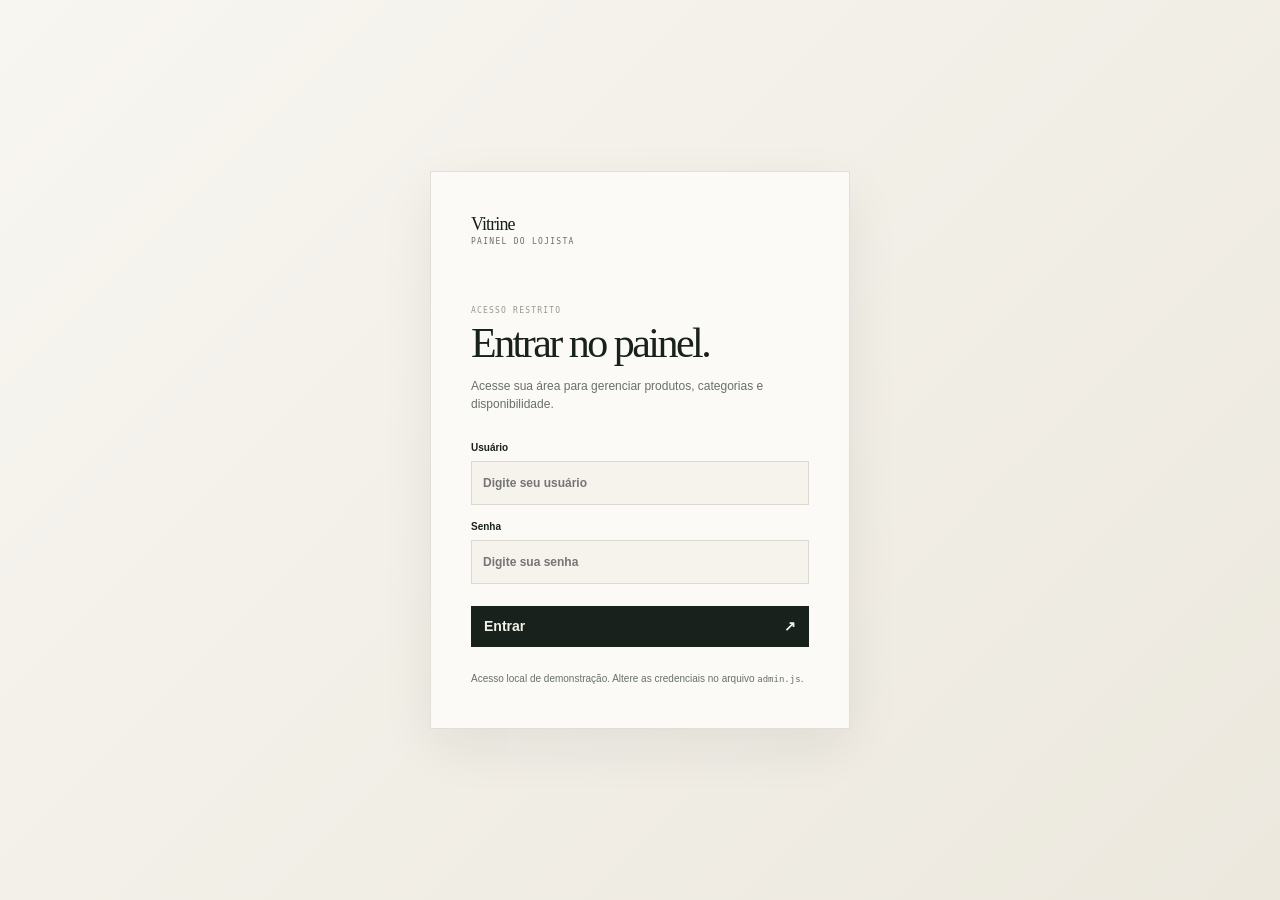
==== admin.html @ 55390b13 "Add files via upload" ====
<!doctype html>
<html lang="pt-BR">
  <head>
    <meta charset="UTF-8" />
    <meta name="viewport" content="width=device-width, initial-scale=1.0" />
    <title>Área do lojista — Vitrine</title>
    <link rel="stylesheet" href="styles.css" />
    <link rel="stylesheet" href="enhancements.css" />
    <link rel="stylesheet" href="admin.css" />
    <link rel="stylesheet" href="admin-enhancements.css" />
  </head>
  <body class="admin-page">
    <main id="loginScreen" class="admin-login"><div class="admin-login-card"><div class="admin-brand"><strong>Vitrine</strong><span>PAINEL DO LOJISTA</span></div><p class="admin-label">ACESSO RESTRITO</p><h1>Entrar no painel.</h1><p class="login-intro">Acesse sua área para gerenciar produtos, categorias e disponibilidade.</p><form id="loginForm"><label>Usuário<input id="adminUser" required autocomplete="username" placeholder="Digite seu usuário" /></label><label>Senha<input id="adminPassword" required autocomplete="current-password" type="password" placeholder="Digite sua senha" /></label><button class="admin-primary login-button" type="submit">Entrar <span>↗</span></button><p id="loginError" class="login-error" hidden>Usuário ou senha incorretos.</p></form><p class="login-help">Acesso local de demonstração. Altere as credenciais no arquivo <code>admin.js</code>.</p></div></main>
    <main id="adminApp" class="admin-app-shell" hidden><aside class="admin-sidebar"><div class="admin-brand"><strong>Vitrine</strong><span>PAINEL</span></div><nav class="admin-nav" aria-label="Navegação do painel"><button class="admin-nav-item active" data-admin-view="dashboard" type="button"><span>⌂</span>Painel</button><button class="admin-nav-item" data-admin-view="products" type="button"><span>◇</span>Produtos</button><button class="admin-nav-item" data-admin-view="categories" type="button"><span>◌</span>Categorias</button><button class="admin-nav-item" data-admin-view="settings" type="button"><span>⚙</span>Configurações</button></nav><div class="admin-sidebar-bottom"><a href="index.html">↗ &nbsp; Ver o site</a><button id="adminLogout" type="button">↪ &nbsp; Sair</button></div></aside><section class="admin-workspace"><header class="admin-workspace-head"><div><span class="admin-breadcrumb">VITRINE / ADMIN</span><h2 id="adminPageTitle">Painel</h2></div><div class="admin-head-actions"><a class="admin-quiet" href="index.html">Ver o site ↗</a><button id="adminCloseTab" class="admin-app-close" type="button" aria-label="Fechar aba">×</button></div></header><div id="adminDashboardView" class="admin-view active"><div class="admin-stats"><article><span>PRODUTOS</span><strong id="statProducts">0</strong></article><article><span>DISPONÍVEIS</span><strong id="statAvailable">0</strong></article><article><span>INDISPONÍVEIS</span><strong id="statUnavailable">0</strong></article><article><span>CATEGORIAS</span><strong id="statCategories">0</strong></article></div><section class="admin-panel-card"><div class="admin-section-head"><div><span class="admin-label">INVENTÁRIO</span><h3>Últimos produtos cadastrados</h3></div><button type="button" data-admin-view="products">Ver todos</button></div><div id="adminRecentList" class="admin-recent-list"></div></section><section class="admin-tips"><span class="admin-label">DICAS RÁPIDAS</span><p>— Fotos com fundo claro e vertical ficam mais bonitas no catálogo.</p><p>— Marque “Produto em destaque” para aparecer na página inicial.</p><p>— Produto acabado? Marque como “indisponível” em vez de excluir.</p></section></div><div id="adminProductsView" class="admin-view"><div class="admin-section-head"><div><span class="admin-label">INVENTÁRIO</span><h3>Todos os produtos <span id="appProductCount"></span></h3></div><button id="appAddProduct" class="admin-primary" type="button">+ Adicionar produto</button></div><div id="appProductList" class="admin-product-table"></div></div><div id="adminCategoriesView" class="admin-view"><div class="admin-section-head"><div><span class="admin-label">ORGANIZAÇÃO</span><h3>Categorias</h3></div></div><div id="appCategoryList" class="admin-category-list"></div></div><div id="adminSettingsView" class="admin-view"><div class="admin-section-head"><div><span class="admin-label">CONFIGURAÇÃO</span><h3>Configurações da loja</h3></div></div><div class="admin-settings-card"><p>As informações abaixo são controladas no objeto <code>CONFIG</code> do arquivo <code>catalogo.js</code>.</p><div><span>Nome da marca</span><strong>Vitrine</strong></div><div><span>WhatsApp de pedidos</span><strong>Configurado no catálogo</strong></div><div><span>Persistência</span><strong>LocalStorage deste navegador</strong></div><p class="admin-note">Para publicar este painel com vários usuários, conecte-o a uma API e adicione autenticação.</p></div></div><div id="adminProductEditorView" class="admin-view"><div class="admin-section-head"><div><span class="admin-label">PRODUTO</span><h3 id="appEditorTitle">Adicionar produto</h3></div><button id="appBackProducts" class="admin-quiet" type="button">← Voltar para produtos</button></div><form id="appProductForm" class="app-product-form"><input type="hidden" id="appEditId" /><div class="app-form-layout"><div><label>Nome do produto<input id="appFormName" required placeholder="Ex.: Bolsa Horizonte" /></label><label>Descrição <small>(opcional)</small><textarea id="appFormDescription" rows="5" placeholder="Conte como é o produto..."></textarea></label><div class="app-form-row"><label>Preço<input id="appFormPrice" required min="0" step="0.01" type="number" placeholder="0,00" /></label><label>Categoria<select id="appFormCategory"><option value="">Sem categoria</option></select></label></div><fieldset><legend>Disponibilidade</legend><div class="segmented"><label><input id="appFormAvailable" name="appStock" checked type="radio" value="true" /> Disponível</label><label><input name="appStock" type="radio" value="false" /> Indisponível</label></div><small>Produtos indisponíveis continuam no site, mas não podem ser adicionados ao carrinho.</small></fieldset><label class="app-switch"><input id="appFormFeatured" type="checkbox" /> <span>Produto em destaque</span><small>Aparece na seção “Produtos em destaque” da página inicial.</small></label></div><div class="app-photo-card"><label>Foto<input id="appFormFile" type="file" accept="image/png,image/jpeg,image/webp" /><input id="appFormImage" required type="url" placeholder="Ou cole a URL da foto" /></label><div id="appImagePreview" class="app-image-preview"><span>▧</span><small>Escolha uma foto</small></div><small>JPG, PNG ou WEBP. Prefira uma foto vertical e nítida.</small></div></div><div class="app-form-actions"><button id="appDeleteProduct" class="app-delete" type="button" hidden>Excluir este produto</button><div><button id="appCancelForm" class="admin-quiet" type="button">Cancelar</button><button class="admin-primary" type="submit">Salvar alterações</button></div></div></form></div></section></main>
    <script src="admin.js"></script>
  </body>
</html>
---- styles.css ----
:root{--ink:#18211b;--paper:#f4f1ea;--lime:#cae248;--line:#d6d3cb;--muted:#687068;--serif:Georgia,'Times New Roman',serif;--sans:Manrope,Arial,sans-serif;--mono:'DM Mono',monospace}*{box-sizing:border-box}html{scroll-behavior:smooth}body{margin:0;background:var(--paper);color:var(--ink);font:14px/1.5 var(--sans)}button,input,select{font:inherit}button{cursor:pointer}.wrap{width:min(100% - 48px,1280px);margin:auto}.announcement{background:var(--ink);color:#e9eadf;display:flex;justify-content:center;gap:13px;padding:9px 20px;font:10px var(--mono);letter-spacing:.1em}.header{height:86px;display:flex;align-items:center;justify-content:space-between;border-bottom:1px solid var(--line)}.brand{display:flex;align-items:center;gap:9px;text-decoration:none;color:var(--ink);font-size:18px;font-weight:800;letter-spacing:-.06em}.brand-mark{display:grid;place-items:center;border:1.5px solid var(--ink);border-radius:50%;width:27px;height:27px;font-size:15px}nav{display:flex;gap:29px}nav a,.footer a{color:var(--ink);text-decoration:none;font-size:12px;font-weight:700}.menu-button{display:none;background:none;border:0;width:35px}.menu-button span{display:block;height:1px;background:var(--ink);margin:7px 0}.hero{padding:74px 0 100px}.eyebrow{font:10px var(--mono);letter-spacing:.12em;margin:0 0 21px}.hero-layout{display:grid;grid-template-columns:1fr 270px;gap:50px;align-items:end}.hero h1,.manifesto h2,.contact h2{font:normal clamp(48px,7.2vw,104px)/.94 var(--serif);letter-spacing:-.07em;margin:0}.hero em,.manifesto em,.contact em{font-style:italic;color:#7a8e22}.hero-side{padding-bottom:8px}.hero-side p{color:var(--muted);margin:0 0 29px}.text-link{color:var(--ink);font-size:12px;font-weight:800;text-decoration:none;border-bottom:1px solid var(--ink);padding-bottom:6px}.text-link span{padding-left:22px}.hero-image{position:relative;height:460px;margin-top:67px;overflow:hidden;background:#ddd}.hero-image img{width:100%;height:100%;object-fit:cover;filter:saturate(.76)}.hero-image span{position:absolute;right:18px;bottom:14px;color:white;font:10px var(--mono);letter-spacing:.1em}.catalog{padding:0 0 112px}.catalog-heading{display:flex;justify-content:space-between;align-items:end;border-bottom:1px solid var(--ink);padding-bottom:23px}.catalog-heading .eyebrow{margin-bottom:9px}.catalog h2{font:normal clamp(32px,4.2vw,59px)/1 var(--serif);letter-spacing:-.06em;margin:0}.catalog-heading>p{font:11px var(--mono);color:var(--muted);margin:0}.catalog-layout{display:grid;grid-template-columns:190px 1fr;gap:48px;margin-top:29px}.filters{border-right:1px solid var(--line);padding-right:28px}.filter-title{display:flex;justify-content:space-between;margin-bottom:27px;font-size:12px}.filter-title button{border:0;background:none;color:var(--muted);font-size:11px;padding:0;text-decoration:underline}fieldset{border:0;border-top:1px solid var(--line);padding:19px 0;margin:0}legend{font-size:11px;font-weight:800;padding:0 0 13px}.filter-options{display:grid;gap:10px}.check-label{font-size:12px;display:flex;gap:8px;align-items:center}.check-label input{accent-color:var(--ink)}.product-tools{display:flex;justify-content:space-between;gap:14px;margin-bottom:28px}.search{display:flex;align-items:center;gap:8px;border-bottom:1px solid var(--line);width:230px;padding-bottom:7px}.search span{font-size:24px;line-height:0}.search input{background:transparent;border:0;width:100%;outline:none;font-size:12px}.sort-label{font-size:11px;color:var(--muted)}select{border:0;background:transparent;color:var(--ink);font-weight:700;margin-left:7px;outline:none}.product-grid{display:grid;grid-template-columns:repeat(3,1fr);gap:45px 21px}.product-card{position:relative;min-width:0}.product-image{display:block;border:0;background:#e5e4df;width:100%;padding:0;aspect-ratio:4/5;overflow:hidden;position:relative}.product-image img{height:100%;width:100%;object-fit:cover;transition:transform .5s ease;filter:saturate(.82)}.product-card:hover .product-image img{transform:scale(1.04)}.badge{position:absolute;top:10px;left:10px;background:var(--paper);padding:5px 8px;font:9px var(--mono);letter-spacing:.08em}.product-info{padding-top:12px}.product-meta{display:flex;justify-content:space-between;gap:7px;align-items:baseline}.product-name{font-size:13px;font-weight:800;letter-spacing:-.02em;margin:0}.product-price{font:12px var(--mono);white-space:nowrap}.product-category{color:var(--muted);font-size:11px;margin:3px 0 0}.product-link{position:absolute;inset:0;z-index:1}.mobile-filter-button{display:none}.empty-state{text-align:center;padding:80px 0}.empty-state p{font:25px var(--serif)}.empty-state button{border:1px solid var(--ink);background:transparent;padding:10px 14px;font-weight:700}.manifesto{background:var(--ink);color:#f4f1ea;padding:110px 0}.manifesto .eyebrow{color:#c9c9bd}.manifesto-grid{display:grid;grid-template-columns:1fr 270px;gap:50px;align-items:end}.manifesto h2{font-size:clamp(43px,6vw,86px)}.manifesto p{color:#c8cbc3;margin:0;font-size:15px}.contact{padding:111px 0}.contact h2{font-size:clamp(43px,6vw,83px);margin-bottom:37px}.cta{display:inline-flex;gap:40px;align-items:center;background:var(--lime);color:var(--ink);padding:17px 18px;text-decoration:none;font-size:12px;font-weight:800}.cta span{font-size:18px}.footer{border-top:1px solid var(--line);padding:26px 0 35px;display:flex;justify-content:space-between;align-items:center}.footer p{font:10px var(--mono);color:var(--muted)}.footer>a:last-child{font-size:11px}.product-dialog{max-width:820px;width:calc(100% - 35px);border:0;padding:0;background:var(--paper);color:var(--ink)}.product-dialog::backdrop{background:#172017b8}.close-dialog{position:absolute;top:11px;right:13px;z-index:2;border:0;background:var(--paper);border-radius:50%;width:32px;height:32px;font-size:25px}.dialog-grid{display:grid;grid-template-columns:1.1fr .9fr}.dialog-grid img{width:100%;height:100%;min-height:450px;object-fit:cover}.dialog-info{padding:55px 42px}.dialog-info h3{font:normal 41px/.98 var(--serif);letter-spacing:-.06em;margin:12px 0}.dialog-info p{color:var(--muted)}.dialog-info .cta{margin-top:23px}.mobile-open{overflow:hidden}@media(max-width:720px){.wrap{width:min(100% - 32px,1280px)}.header{height:69px}nav{display:none}.menu-button{display:block}.hero{padding:49px 0 66px}.hero-layout,.manifesto-grid{grid-template-columns:1fr;gap:28px}.hero h1{font-size:54px}.hero-image{height:310px;margin-top:44px}.catalog{padding-bottom:75px}.catalog-layout{display:block}.filters{display:none;position:fixed;z-index:5;inset:0 20% 0 0;background:var(--paper);padding:85px 25px;border:0;box-shadow:10px 0 30px #0003}.filters.open{display:block}.product-tools{align-items:center}.search{width:100%}.sort-label{display:none}.mobile-filter-button{display:block;border:1px solid var(--ink);background:transparent;padding:7px 9px;font-size:11px}.product-grid{grid-template-columns:repeat(2,1fr);gap:32px 12px}.catalog-heading{padding-bottom:18px}.catalog-heading>p{display:none}.manifesto{padding:77px 0}.manifesto h2{font-size:49px}.contact{padding:80px 0}.contact h2{font-size:48px}.footer{align-items:flex-start;gap:18px;flex-direction:column}.dialog-grid{grid-template-columns:1fr}.dialog-grid img{min-height:280px;max-height:390px}.dialog-info{padding:35px 25px}.dialog-info h3{font-size:35px}}
---- enhancements.css ----
.header{position:relative}.header nav{margin-left:auto;margin-right:28px}.header-actions{display:flex;align-items:center;gap:13px}.cart-button,.admin-button{border:0;background:transparent;color:var(--ink);font-size:11px;font-weight:800;padding:8px 0}.cart-button{display:flex;gap:7px;align-items:center}.cart-button span{display:grid;place-items:center;background:var(--lime);border-radius:50%;min-width:19px;height:19px;font:10px var(--mono)}.admin-button{color:var(--muted);font-weight:500}
.add-button{position:relative;z-index:2;border:0;border-bottom:1px solid var(--ink);background:transparent;color:var(--ink);padding:8px 0 5px;margin-top:10px;font-size:10px;font-weight:800;display:flex;justify-content:space-between;align-items:center;width:100%;text-align:left}.add-button span{font-size:17px;font-weight:400}.add-button:disabled{color:var(--muted);border-color:var(--line);cursor:not-allowed}.add-button:not(:disabled):hover{color:#7a8e22;border-color:#7a8e22}
.cart-drawer{position:fixed;z-index:20;top:0;right:0;width:min(460px,100%);height:100dvh;background:var(--paper);padding:34px 30px;transform:translateX(102%);transition:transform .3s ease;display:flex;flex-direction:column;box-shadow:-14px 0 38px #18211b18}.cart-drawer.open{transform:translateX(0)}.drawer-backdrop{display:none;position:fixed;inset:0;background:#18211b70;z-index:19}.drawer-backdrop.open{display:block}.drawer-head{display:flex;justify-content:space-between;border-bottom:1px solid var(--ink);padding-bottom:19px}.drawer-head .eyebrow{margin-bottom:8px}.drawer-head h2{font:normal 32px/.9 var(--serif);letter-spacing:-.06em;margin:0}.drawer-head h2 span{font:12px var(--mono);letter-spacing:0;color:var(--muted)}.drawer-close{border:0;background:transparent;font-size:27px;color:var(--ink);height:32px;width:32px}.cart-items{overflow:auto;flex:1;padding:17px 0}.cart-row{display:grid;grid-template-columns:62px 1fr auto;gap:12px;border-bottom:1px solid var(--line);padding:0 0 16px;margin-bottom:16px}.cart-row img{width:62px;height:74px;object-fit:cover}.cart-row h3{font-size:12px;margin:2px 0 5px}.cart-row p{font:11px var(--mono);margin:0;color:var(--muted)}.cart-row-total{font:11px var(--mono);white-space:nowrap}.quantity-control{display:flex;align-items:center;gap:10px;margin-top:10px}.quantity-control button{border:1px solid var(--line);background:transparent;width:22px;height:22px;line-height:1}.quantity-control span{font:11px var(--mono)}.remove-item{border:0;background:transparent;color:var(--muted);font-size:10px;margin-left:6px;text-decoration:underline}.cart-empty{text-align:center;margin:auto;color:var(--muted)}.cart-empty span{font-size:30px}.cart-empty p{font:22px var(--serif);color:var(--ink);margin:10px 0}.cart-empty a{color:var(--ink);font-size:11px;font-weight:800;text-decoration:underline}.cart-summary{border-top:1px solid var(--ink);padding-top:18px}.cart-summary label{display:block;font-size:11px;font-weight:800;margin:12px 0 5px}.cart-summary label span,.admin-dialog label span{font-weight:400;color:var(--muted)}.cart-summary input,.cart-summary textarea,.product-form input,.product-form textarea{display:block;width:100%;border:1px solid var(--line);background:#efede6;padding:10px 11px;outline:none;font-size:12px;resize:vertical}.cart-summary input:focus,.cart-summary textarea:focus,.product-form input:focus,.product-form textarea:focus{border-color:var(--ink)}.total-line{display:flex;justify-content:space-between;margin:21px 0;font-size:12px}.total-line strong{font:16px var(--mono)}.checkout-button{width:100%;border:0;background:var(--lime);padding:15px;font-weight:800;font-size:12px;display:flex;justify-content:space-between;align-items:center}.checkout-button span{font-size:17px}.checkout-hint{font-size:10px;color:var(--muted);text-align:center;margin:9px 0 0}.mobile-open{overflow:hidden}
.admin-dialog{border:0;background:var(--paper);color:var(--ink);width:min(760px,calc(100% - 30px));max-height:90dvh;padding:30px}.admin-dialog::backdrop{background:#172017b8}.admin-head{display:flex;justify-content:space-between;border-bottom:1px solid var(--ink);padding-bottom:18px}.admin-head .eyebrow{margin-bottom:6px}.admin-head h2{font:normal 37px/.96 var(--serif);letter-spacing:-.06em;margin:0}.admin-head p:last-child{color:var(--muted);font-size:12px;margin:8px 0 0}.product-form{padding:20px 0 26px;border-bottom:1px solid var(--line)}.product-form>label{display:block;font-size:11px;font-weight:800;margin-top:13px}.form-grid{display:grid;grid-template-columns:2fr 1.3fr 1fr 1fr;gap:12px}.form-grid label{font-size:11px;font-weight:800}.product-form input{margin-top:5px}.admin-check{display:flex!important;gap:8px;align-items:center}.admin-check input{width:auto!important;margin:0!important}.form-actions{display:flex;justify-content:flex-end;gap:10px;margin-top:18px}.primary-button,.secondary-button{border:1px solid var(--ink);padding:10px 14px;font-size:11px;font-weight:800}.primary-button{background:var(--ink);color:var(--paper)}.secondary-button{background:transparent}.admin-list-head{display:flex;justify-content:space-between;align-items:baseline;margin:25px 0 12px}.admin-list-head h3{font-size:13px;margin:0}.admin-list-head h3 span{font:10px var(--mono);color:var(--muted)}.admin-list-head p{font-size:10px;color:var(--muted);margin:0}.admin-list{display:grid;gap:8px}.admin-product{display:grid;grid-template-columns:42px 1fr auto auto;align-items:center;gap:11px;border:1px solid var(--line);padding:8px}.admin-product img{width:42px;height:49px;object-fit:cover}.admin-product strong{display:block;font-size:11px}.admin-product small{font:10px var(--mono);color:var(--muted)}.admin-status{font-size:10px;font-weight:800}.admin-status.off{color:#9c5a44}.admin-actions{display:flex;gap:5px}.admin-actions button{border:1px solid var(--line);background:transparent;padding:6px 8px;font-size:10px}.admin-actions .delete-product{color:#9c5a44}.admin-note{font-size:10px;color:var(--muted);line-height:1.5;margin:20px 0 0}
@media(max-width:720px){.header-actions{margin-left:auto;margin-right:9px;gap:9px}.admin-button{display:block;font-size:10px}.cart-drawer{padding:26px 18px}.form-grid{grid-template-columns:1fr 1fr}.admin-dialog{padding:22px 18px}.admin-head h2{font-size:31px}.admin-list-head{display:block}.admin-list-head p{margin-top:5px}.admin-product{grid-template-columns:40px 1fr auto}.admin-actions{grid-column:2 / -1}.admin-actions button{flex:1}.admin-status{grid-column:3;grid-row:1}.dialog-info .cta{width:100%;justify-content:space-between}}
.admin-app-dialog{width:min(1120px,calc(100% - 28px));height:min(720px,calc(100dvh - 28px));max-width:none;max-height:none;border:0;padding:0;background:#f8f6f1;color:var(--ink);overflow:hidden}.admin-app-dialog::backdrop{background:#1720178c}.admin-app-shell{display:grid;grid-template-columns:168px 1fr;height:100%}.admin-sidebar{display:flex;flex-direction:column;background:#f0ece5;border-right:1px solid #ded9d0;padding:25px 11px 18px}.admin-brand{padding:1px 11px 36px;display:flex;flex-direction:column;gap:2px}.admin-brand strong{font:18px var(--serif);letter-spacing:-.05em}.admin-brand span{font:8px var(--mono);letter-spacing:.16em;color:var(--muted)}.admin-nav{display:grid;gap:3px}.admin-nav-item,.admin-sidebar-bottom a,.admin-sidebar-bottom button{display:flex;align-items:center;gap:9px;width:100%;border:0;background:transparent;color:#76756d;text-decoration:none;padding:9px 10px;font:11px var(--sans);text-align:left}.admin-nav-item span{width:13px;font-size:13px}.admin-nav-item.active,.admin-nav-item:hover{background:#e4ded4;color:var(--ink);font-weight:700}.admin-sidebar-bottom{margin-top:auto;display:grid;gap:3px;border-top:1px solid #ded9d0;padding-top:14px}.admin-workspace{overflow:auto;padding:28px 52px 50px}.admin-workspace-head{display:flex;justify-content:space-between;align-items:start;margin-bottom:25px}.admin-breadcrumb,.admin-label{font:8px var(--mono);letter-spacing:.15em;color:#9b978b}.admin-workspace-head h2{font:normal 32px/.95 var(--serif);letter-spacing:-.06em;margin:7px 0 0}.admin-app-close{border:0;background:transparent;color:var(--ink);font-size:23px}.admin-view{display:none}.admin-view.active{display:block}.admin-stats{display:grid;grid-template-columns:repeat(4,1fr);gap:10px;margin-bottom:13px}.admin-stats article{border:1px solid #e2ded6;background:#fbfaf7;padding:13px 14px;min-height:63px}.admin-stats span{display:block;font:8px var(--mono);letter-spacing:.1em;color:#99958a}.admin-stats strong{display:block;font:22px var(--serif);margin-top:6px}.admin-panel-card{background:#fbfaf7;border:1px solid #e2ded6;padding:16px 18px}.admin-section-head{display:flex;justify-content:space-between;align-items:start;gap:20px;margin-bottom:15px}.admin-section-head h3{font:normal 18px var(--serif);letter-spacing:-.04em;margin:7px 0 0}.admin-section-head h3 span{font:10px var(--mono);color:var(--muted)}.admin-section-head>button{border:0;background:transparent;color:#777166;font-size:10px;text-decoration:underline;padding:2px 0}.admin-primary{background:var(--ink)!important;color:var(--paper)!important;border:0!important;text-decoration:none!important;padding:10px 13px!important;font-weight:700!important}.admin-recent-list{border-top:1px solid #e2ded6}.admin-recent-row{display:grid;grid-template-columns:30px 1fr auto;align-items:center;gap:9px;border-bottom:1px solid #eeeae3;padding:8px 0}.admin-recent-row img{width:30px;height:34px;object-fit:cover;background:#eee}.admin-recent-row strong{font-size:10px;font-weight:700;display:block}.admin-recent-row small{font:8px var(--mono);color:var(--muted)}.admin-recent-status,.admin-status{font-size:8px;background:#e5f1d5;color:#758b49;padding:3px 5px}.admin-recent-status.off,.admin-status.off{background:#f3e4da;color:#9a664f}.admin-tips{background:#f1ebe2;padding:16px 18px;margin-top:12px;color:#6f6a61;font-size:10px}.admin-tips p{margin:7px 0 0}.admin-product-table{display:grid;gap:7px}.admin-product-table .admin-product{grid-template-columns:48px 1fr auto auto;padding:9px;background:#fbfaf7}.admin-category-list{display:grid;grid-template-columns:repeat(3,1fr);gap:10px}.admin-category-card{border:1px solid #e2ded6;background:#fbfaf7;padding:20px}.admin-category-card strong{display:block;font:22px var(--serif)}.admin-category-card span{font:9px var(--mono);color:var(--muted)}.admin-settings-card{max-width:560px;background:#fbfaf7;border:1px solid #e2ded6;padding:22px}.admin-settings-card>p{font-size:11px;color:var(--muted);margin-top:0}.admin-settings-card>div{display:flex;justify-content:space-between;border-top:1px solid #e2ded6;padding:13px 0;font-size:11px}.admin-settings-card strong{font-weight:700}.app-product-form{border-top:1px solid #e2ded6;padding-top:20px}.app-form-layout{display:grid;grid-template-columns:minmax(0,1fr) 220px;gap:28px}.app-product-form label{display:block;font-size:10px;font-weight:700;margin-bottom:15px}.app-product-form label small,.app-product-form fieldset small,.app-photo-card>small{display:block;color:var(--muted);font-weight:400;font-size:9px;line-height:1.4;margin-top:5px}.app-product-form input,.app-product-form textarea,.app-product-form select{display:block;width:100%;border:1px solid #e0dbd1;background:#fbfaf7;padding:10px;margin-top:6px;outline:none;font-size:11px}.app-product-form textarea{resize:vertical}.app-form-row{display:grid;grid-template-columns:1fr 1.25fr;gap:12px}.app-product-form fieldset{border:0;padding:0;margin:0 0 17px}.app-product-form legend{font-size:10px;font-weight:700;padding:0 0 7px}.segmented{display:flex;gap:5px}.segmented label{border:1px solid #e0dbd1;padding:8px;margin:0;font-weight:400;background:#fbfaf7}.segmented label:has(input:checked){background:var(--ink);color:var(--paper);border-color:var(--ink)}.segmented input{display:none}.app-switch{display:grid!important;grid-template-columns:16px 1fr;gap:2px}.app-switch input{width:auto;margin:0}.app-switch small{grid-column:2}.app-photo-card{border:1px solid #e2ded6;background:#fbfaf7;padding:12px}.app-photo-card label{margin-bottom:10px}.app-image-preview{aspect-ratio:1/1.12;background:#eee9df;display:grid;place-content:center;text-align:center;color:#b1ab9f;margin-top:9px}.app-image-preview img{width:100%;height:100%;object-fit:cover}.app-image-preview span{font-size:25px}.app-image-preview small{display:block;font-size:9px}.app-form-actions{display:flex;justify-content:space-between;align-items:center;border-top:1px solid #e2ded6;margin-top:16px;padding-top:15px}.app-form-actions>div{display:flex;gap:8px}.admin-quiet{border:1px solid #ded9d0;background:transparent;color:var(--ink);padding:9px 13px;font-size:10px}.app-delete{border:0;background:transparent;color:#9a664f;font-size:10px;text-decoration:underline}.admin-app-dialog code{font-family:var(--mono);font-size:9px}
@media(max-width:720px){.admin-app-dialog{width:calc(100% - 12px);height:calc(100dvh - 12px)}.admin-app-shell{grid-template-columns:1fr;position:relative}.admin-sidebar{position:absolute;z-index:3;width:180px;height:100%;transform:translateX(-102%);transition:transform .25s}.admin-sidebar.mobile-open{transform:translateX(0)}.admin-workspace{padding:22px 18px 35px}.admin-stats{grid-template-columns:repeat(2,1fr)}.admin-category-list{grid-template-columns:1fr 1fr}.app-form-layout{grid-template-columns:1fr}.app-photo-card{order:-1}.admin-product-table .admin-product{grid-template-columns:42px 1fr auto}.admin-product-table .admin-actions{grid-column:2 / -1}.admin-product-table .admin-status{grid-column:3;grid-row:1}.admin-section-head{align-items:end}}
.admin-app-dialog .admin-sidebar{scrollbar-width:none}
@media(max-width:720px){.admin-app-shell{display:block;overflow:auto}.admin-sidebar{position:relative;z-index:1;width:100%;height:auto;transform:none!important;padding:15px 12px 10px;border-right:0;border-bottom:1px solid #ded9d0}.admin-brand{padding:0 8px 12px}.admin-nav{display:flex;overflow:auto}.admin-nav-item{width:auto;white-space:nowrap;padding:8px}.admin-sidebar-bottom{display:none}.admin-workspace{height:auto;overflow:visible}.admin-workspace-head{margin-bottom:18px}}
---- admin.css ----
.admin-page{min-height:100vh;background:#f8f6f1}.admin-page[hidden]{display:none}.admin-login{min-height:100vh;display:grid;place-items:center;padding:24px;background:linear-gradient(135deg,#f8f6f1,#ece8de)}.admin-login-card{width:min(100%,420px);background:#fbfaf7;border:1px solid #e2ded6;padding:42px 40px;box-shadow:0 18px 50px #18211b12}.admin-login-card h1{font:normal 42px/.96 var(--serif);letter-spacing:-.06em;margin:8px 0 13px}.admin-login-card .admin-brand{padding:0 0 52px}.login-intro{font-size:12px;color:var(--muted);margin:0 0 27px}.admin-login-card label{display:block;font-size:10px;font-weight:700;margin:14px 0}.admin-login-card input{display:block;width:100%;border:1px solid #ded9d0;background:#f6f3ed;padding:12px 11px;margin-top:6px;outline:none;font-size:12px}.admin-login-card input:focus{border-color:var(--ink)}.login-button{width:100%;display:flex;justify-content:space-between;margin-top:22px}.login-error{color:#9a664f;font-size:11px;margin:10px 0 0}.login-help{font-size:10px;color:var(--muted);margin:24px 0 0;line-height:1.5}.login-help code{font:9px var(--mono)}.admin-app-shell{min-height:100vh;display:grid;grid-template-columns:168px 1fr}.admin-app-shell[hidden]{display:none}.admin-head-actions{display:flex;align-items:center;gap:15px}.admin-head-actions .admin-quiet{text-decoration:none}.admin-head-actions .admin-app-close{display:none}@media(max-width:720px){.admin-login-card{padding:30px 25px}.admin-login-card .admin-brand{padding-bottom:37px}.admin-app-shell{display:block}.admin-sidebar{position:relative;width:100%;height:auto;padding:15px 12px 10px;border-right:0;border-bottom:1px solid #ded9d0}.admin-brand{padding:0 8px 12px}.admin-nav{display:flex;overflow:auto}.admin-nav-item{width:auto;white-space:nowrap;padding:8px}.admin-sidebar-bottom{display:none}.admin-workspace{padding:22px 18px 35px}.admin-head-actions .admin-quiet{display:none}.admin-head-actions .admin-app-close{display:block}}
---- admin-enhancements.css ----
.admin-settings-card{display:none}.category-create-form{display:flex;gap:9px;margin:17px 0 12px;padding:14px;background:#f1ebe2;border:1px solid #e2ded6}.category-create-form input{flex:1;border:1px solid #ded9d0;background:#fbfaf7;padding:10px;font-size:11px;outline:none}.category-create-form button{white-space:nowrap}.admin-category-card{display:flex;justify-content:space-between;align-items:center;gap:12px}.category-actions{display:flex;gap:5px}.category-actions button{border:1px solid #ded9d0;background:transparent;padding:6px 8px;font-size:9px}.category-actions button:last-child{color:#9a664f}.settings-form{max-width:680px;background:#fbfaf7;border:1px solid #e2ded6;padding:20px;display:grid;grid-template-columns:1fr 1fr;gap:0 14px}.settings-form label{font-size:10px;font-weight:700;margin-bottom:14px}.settings-form label:nth-of-type(n+3),.settings-form .settings-actions{grid-column:1/-1}.settings-form input,.settings-form textarea{display:block;width:100%;border:1px solid #ded9d0;background:#f6f3ed;padding:10px;margin-top:6px;outline:none;font:11px var(--sans);resize:vertical}.settings-actions{display:flex;align-items:center;gap:14px;border-top:1px solid #e2ded6;padding-top:15px}.settings-saved{font-size:10px;color:#758b49}@media(max-width:720px){.category-create-form{display:block}.category-create-form input{width:100%;margin-bottom:8px}.category-create-form button{width:100%}.settings-form{grid-template-columns:1fr}.settings-form label:nth-of-type(n){grid-column:1}.settings-actions{display:block}.settings-saved{display:block;margin-top:8px}}
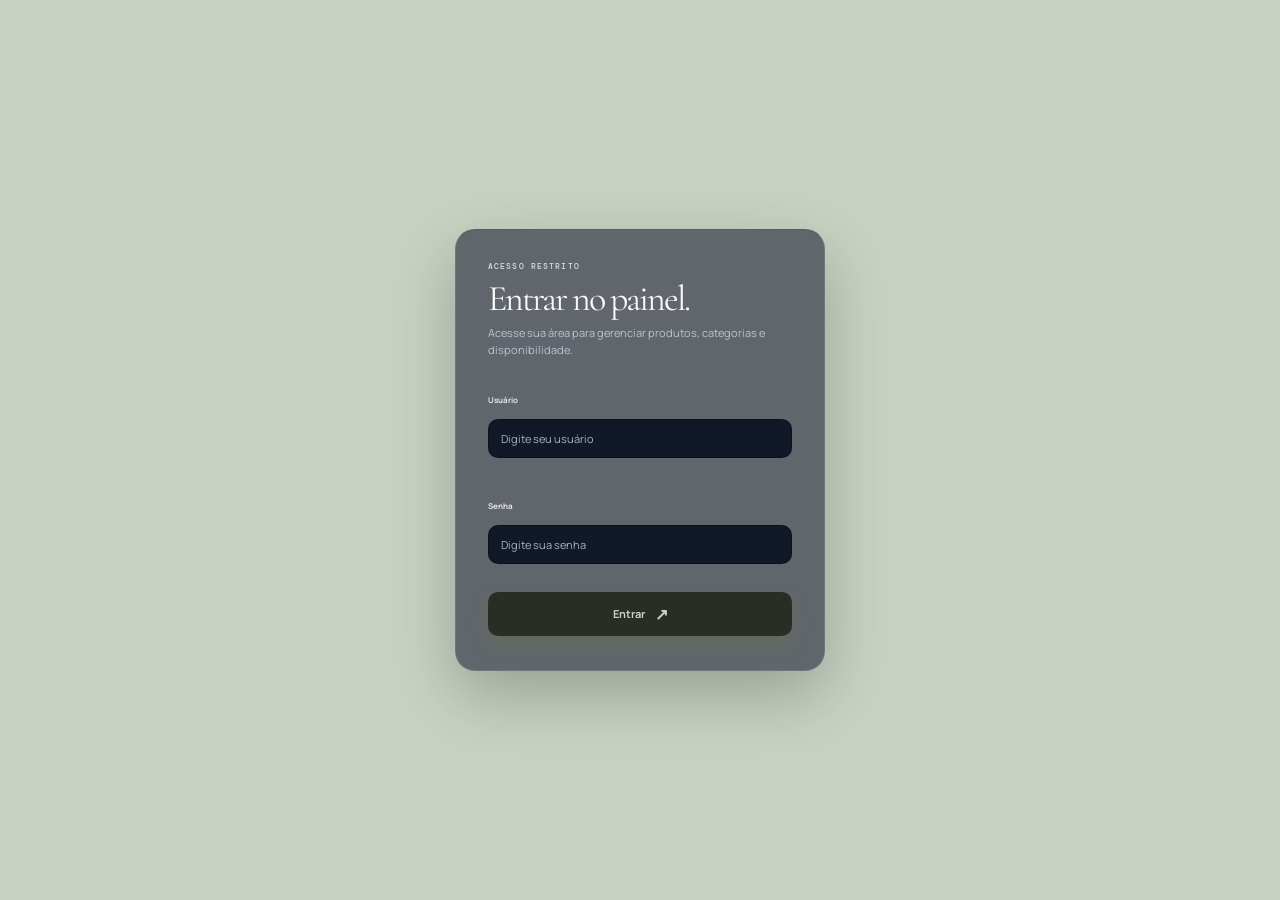
==== commit 585a338f: "Carregar fontes do design da tela de login" ====
--- a/admin.html
+++ b/admin.html
@@ -4,6 +4,9 @@
     <meta charset="UTF-8" />
     <meta name="viewport" content="width=device-width, initial-scale=1.0" />
     <title>Área do lojista — Vitrine</title>
+    <link rel="preconnect" href="https://fonts.googleapis.com" />
+    <link rel="preconnect" href="https://fonts.gstatic.com" crossorigin />
+    <link href="https://fonts.googleapis.com/css2?family=Cormorant+Garamond:wght@400;500;600&family=DM+Mono:wght@400;500&family=Manrope:wght@400;500;600;700;800&display=swap" rel="stylesheet" />
     <link rel="stylesheet" href="styles.css" />
     <link rel="stylesheet" href="enhancements.css" />
     <link rel="stylesheet" href="admin.css" />
--- a/enhancements.css
+++ b/enhancements.css
@@ -7,3 +7,283 @@
 @media(max-width:720px){.admin-app-dialog{width:calc(100% - 12px);height:calc(100dvh - 12px)}.admin-app-shell{grid-template-columns:1fr;position:relative}.admin-sidebar{position:absolute;z-index:3;width:180px;height:100%;transform:translateX(-102%);transition:transform .25s}.admin-sidebar.mobile-open{transform:translateX(0)}.admin-workspace{padding:22px 18px 35px}.admin-stats{grid-template-columns:repeat(2,1fr)}.admin-category-list{grid-template-columns:1fr 1fr}.app-form-layout{grid-template-columns:1fr}.app-photo-card{order:-1}.admin-product-table .admin-product{grid-template-columns:42px 1fr auto}.admin-product-table .admin-actions{grid-column:2 / -1}.admin-product-table .admin-status{grid-column:3;grid-row:1}.admin-section-head{align-items:end}}
 .admin-app-dialog .admin-sidebar{scrollbar-width:none}
 @media(max-width:720px){.admin-app-shell{display:block;overflow:auto}.admin-sidebar{position:relative;z-index:1;width:100%;height:auto;transform:none!important;padding:15px 12px 10px;border-right:0;border-bottom:1px solid #ded9d0}.admin-brand{padding:0 8px 12px}.admin-nav{display:flex;overflow:auto}.admin-nav-item{width:auto;white-space:nowrap;padding:8px}.admin-sidebar-bottom{display:none}.admin-workspace{height:auto;overflow:visible}.admin-workspace-head{margin-bottom:18px}}
+
+
+/* Redesign editorial da vitrine: inspirado na referência enviada. */
+:root{
+  --ink:#292e24;
+  --paper:#f4eee2;
+  --lime:#b9c842;
+  --line:#ded7c9;
+  --muted:#77786d;
+  --serif:"Cormorant Garamond", Georgia, "Times New Roman", serif;
+  --sans:Manrope, Arial, sans-serif;
+}
+body{background:#292e24;color:var(--ink);padding:0 0 0}
+body::before{content:"";position:fixed;inset:0;background:#292e24;z-index:-1}
+main,.header,.footer{background:var(--paper)}
+.wrap{width:min(100% - 64px,1180px)}
+.announcement{background:#292e24;color:#e9e4d8;padding:12px 20px;font-size:9px;letter-spacing:.16em}
+.header{height:68px;border-bottom:1px solid var(--line);padding:0 42px}
+.brand{font-size:15px;letter-spacing:-.03em;font-weight:700}
+.brand-mark{width:23px;height:23px;font-size:12px;border-width:1px}
+.header nav{gap:26px;margin-right:36px}
+.header nav a,.footer a{font-size:10px;font-weight:600}
+.header-actions{gap:22px;flex-direction:row-reverse}
+.cart-button{border-radius:999px;background:#fffdf8;padding:7px 12px;font-size:10px}
+.cart-button span{background:var(--lime);min-width:16px;height:16px}
+.admin-button{font-size:9px}
+.hero{display:grid;grid-template-columns:minmax(0,1fr) minmax(280px,.92fr);grid-template-rows:auto 1fr;column-gap:54px;padding:58px 0 74px;align-items:center}
+.hero>.eyebrow{grid-column:1/-1;grid-row:1;margin-bottom:25px;font-size:9px}
+.hero-layout{grid-column:1;grid-row:2;display:block;align-self:center}
+.hero h1{font-size:clamp(54px,6vw,82px);line-height:.91;letter-spacing:-.075em;max-width:520px}
+.hero em,.manifesto em,.contact em{color:var(--lime);font-style:normal}
+.hero-side{padding:24px 0 0;max-width:285px}
+.hero-side p{font-size:12px;line-height:1.7;margin:0 0 19px}
+.text-link{display:inline-flex;align-items:center;gap:16px;border:1px solid #888879;border-radius:999px;padding:9px 13px;font-size:10px;font-weight:700}
+.text-link span{padding-left:0}
+.hero-image{grid-column:2;grid-row:2;height:auto;aspect-ratio:1.35;margin:0;border-radius:24px;background:#e3dacb}
+.hero-image img{filter:saturate(.72)}
+.hero-image span{right:12px;bottom:12px;background:#f4eee2;color:var(--ink);border-radius:999px;padding:6px 9px;font-size:8px}
+.catalog{padding:0 0 82px}
+.catalog-heading{padding-bottom:13px;border-bottom:1px solid #aaa99a}
+.catalog-heading .eyebrow{font-size:9px}
+.catalog h2{font-size:clamp(34px,4vw,49px);letter-spacing:-.065em}
+.catalog-heading>p{font-size:9px}
+.catalog-layout{grid-template-columns:155px minmax(0,1fr);gap:22px;margin-top:18px}
+.filters{border:1px solid var(--line);border-radius:17px;padding:16px 13px;align-self:start}
+.filter-title{font-size:10px;margin-bottom:16px}
+.filter-title button,legend,.check-label{font-size:9px}
+fieldset{border-top:1px solid var(--line);padding:13px 0}
+legend{padding-bottom:9px}
+.filter-options{gap:8px}
+.product-tools{align-items:center;margin-bottom:16px;flex-wrap:wrap}
+.search{width:min(100%,280px);border:1px solid var(--line);background:#fffdf8;border-radius:999px;padding:10px 13px}
+.search span{font-size:18px}
+.search input{font-size:10px}
+.sort-label{font-size:9px;border:1px solid var(--line);border-radius:999px;padding:8px 10px}
+.sort-label select{font-size:9px}
+.product-grid{grid-template-columns:repeat(3,minmax(0,1fr));gap:15px}
+.product-card{background:#fffdf8;border:1px solid #e9e1d4;border-radius:18px;padding:8px;box-shadow:0 5px 14px #292e240b;transition:transform .25s ease,box-shadow .25s ease}
+.product-card:hover{transform:translateY(-3px);box-shadow:0 10px 22px #292e2412}
+.product-image{border-radius:12px;aspect-ratio:4/4.6;background:#f0ebe2}
+.product-image img{filter:saturate(.8)}
+.badge{top:9px;left:9px;border-radius:999px;font-size:7px;padding:5px 7px}
+.product-info{padding:10px 1px 0}
+.product-meta{display:block}
+.product-name{font-size:10px;line-height:1.4}
+.product-price{display:block;font-size:9px;margin-top:3px}
+.product-category{font-size:8px;margin-top:4px}
+.add-button{border:1px solid #bdb9ab;border-radius:999px;padding:7px 9px;margin-top:7px;font-size:8px}
+.add-button span{font-size:13px}
+.manifesto{margin:0 auto;width:min(100% - 64px,1180px);border-radius:24px;padding:42px 38px;background:#292e24;color:var(--paper)}
+.manifesto .wrap{width:100%}
+.manifesto .eyebrow{font-size:9px;margin-bottom:13px}
+.manifesto-grid{grid-template-columns:1fr 245px;gap:38px}
+.manifesto h2{font-size:clamp(43px,5.3vw,70px);line-height:.9}
+.manifesto p{font-size:11px;line-height:1.65}
+.contact{margin:52px auto 36px;background:#fffdf8;border:1px solid #e9e1d4;border-radius:24px;padding:38px;display:grid;grid-template-columns:1fr auto;gap:18px 34px;align-items:center}
+.contact>.eyebrow{grid-column:1/-1;font-size:9px;margin:0}
+.contact h2{font-size:clamp(42px,5vw,66px);line-height:.9;margin:0}
+.contact .cta{border-radius:999px;padding:14px 17px;gap:22px;align-self:end;font-size:10px}
+.footer{padding:23px 42px 28px;border-top:1px solid var(--line)}
+.footer p{font-size:9px}
+.product-dialog{border-radius:18px;overflow:hidden}
+@keyframes vitrineRise{from{opacity:0;transform:translateY(16px)}to{opacity:1;transform:translateY(0)}}
+.hero-layout,.hero-image,.catalog-heading,.product-card,.manifesto,.contact{animation:vitrineRise .65s ease both}
+.hero-image{animation-delay:.08s}
+.catalog-heading{animation-delay:.1s}
+.product-card:nth-child(2){animation-delay:.04s}.product-card:nth-child(3){animation-delay:.08s}.product-card:nth-child(4){animation-delay:.12s}.product-card:nth-child(5){animation-delay:.16s}.product-card:nth-child(6){animation-delay:.2s}
+@media(max-width:760px){
+  .wrap{width:min(100% - 32px,1180px)}
+  .header{height:64px;padding:0 16px}
+  .header nav{display:none}
+  .header-actions{gap:10px;margin-right:4px}
+  .admin-button{font-size:8px}
+  .hero{grid-template-columns:1fr;grid-template-rows:auto auto auto;gap:0;padding:42px 0 55px}
+  .hero>.eyebrow{grid-column:1;grid-row:1;margin-bottom:20px}
+  .hero-layout{grid-column:1;grid-row:2}
+  .hero h1{font-size:clamp(48px,12vw,68px)}
+  .hero-side{padding-top:17px;max-width:310px}
+  .hero-side p{font-size:11px}
+  .hero-image{grid-column:1;grid-row:3;margin-top:28px;aspect-ratio:1.25;border-radius:18px}
+  .catalog{padding-bottom:52px}
+  .catalog-layout{display:block;margin-top:14px}
+  .filters{display:none;margin-bottom:14px}
+  .filters.open{display:block}
+  .product-tools{gap:8px;margin-bottom:14px}
+  .search{width:100%;flex:1}
+  .sort-label{padding:8px}
+  .mobile-filter-button{display:block;border:1px solid var(--line);border-radius:999px;background:transparent;padding:8px 11px;font-size:9px}
+  .product-grid{grid-template-columns:repeat(2,minmax(0,1fr));gap:10px}
+  .product-card{padding:6px;border-radius:14px}
+  .product-image{border-radius:9px;aspect-ratio:4/4.8}
+  .product-name{font-size:9px}
+  .product-price{font-size:8px}
+  .add-button{font-size:7px;padding:7px}
+  .manifesto{width:calc(100% - 32px);padding:29px 23px;border-radius:19px}
+  .manifesto-grid{grid-template-columns:1fr;gap:17px}
+  .manifesto h2{font-size:clamp(42px,10vw,58px)}
+  .manifesto p{font-size:10px;max-width:300px}
+  .contact{margin:30px auto 24px;padding:25px 22px;border-radius:19px;grid-template-columns:1fr;gap:17px}
+  .contact>.eyebrow{grid-column:1}
+  .contact h2{font-size:clamp(41px,10vw,57px)}
+  .contact .cta{justify-self:start}
+  .footer{padding:20px 16px 25px;gap:12px;flex-wrap:wrap}
+}
+@media(prefers-reduced-motion:reduce){
+  html{scroll-behavior:auto}
+  *,*::before,*::after{animation-duration:.01ms!important;animation-iteration-count:1!important;transition-duration:.01ms!important}
+}
+
+
+/* Ajuste solicitado: remover as faixas verde-escuras e unificar o fundo. */
+body{background:var(--paper)!important}
+body::before{display:none!important;content:none!important}
+.announcement{background:var(--paper)!important;color:var(--ink)!important;border-bottom:1px solid var(--line)}
+main,.header,.footer{background:var(--paper)!important}
+.manifesto{background:var(--paper)!important;color:var(--ink)!important;border:1px solid var(--line);padding:42px 38px}
+.manifesto .eyebrow{color:var(--muted)!important}
+.manifesto p{color:var(--muted)!important}
+@media(max-width:760px){.manifesto{padding:29px 23px}}
+
+
+/* Fundo alternativo: Eucalipto empoeirado */
+:root{
+  --paper:#C8D2C2;
+  --line:#B0BEAA;
+  --muted:#536252;
+}
+body,main,.header,.footer,.announcement{background:#C8D2C2!important}
+.announcement{color:#283329!important;border-color:#B0BEAA!important}
+body{color:#283329!important}
+.header,.footer{border-color:#B0BEAA!important}
+.product-card,.contact{background:#F7F5EE!important;border-color:#DCE2D7!important}
+.search{background:#F7F5EE!important;border-color:#B0BEAA!important}
+.filters{border-color:#B0BEAA!important}
+.catalog-heading{border-color:#8F9D8A!important}
+.manifesto{background:#B7C5B0!important;color:#283329!important;border-color:#A6B7A0!important}
+.manifesto .eyebrow,.manifesto p{color:#536252!important}
+.hero-image{background:#B7C5B0!important}
+
+
+/* Correção definitiva do fundo Eucalipto empoeirado */
+html,
+body {
+  background-color: #C8D2C2 !important;
+  background-image: none !important;
+}
+body::before,
+body::after {
+  display: none !important;
+  background: none !important;
+}
+body > *,
+main,
+main > section,
+.announcement,
+.header,
+.footer {
+  background-color: #C8D2C2 !important;
+}
+.manifesto {
+  background-color: #B7C5B0 !important;
+}
+.product-card,
+.contact,
+.search {
+  background-color: #F7F5EE !important;
+}
+
+
+/* Contraste do bloco "Nosso jeito" sobre o fundo Eucalipto */
+.manifesto {
+  background-color: #A8BBA1 !important;
+  border-color: #93A88C !important;
+  color: #283329 !important;
+}
+.manifesto .eyebrow,
+.manifesto p {
+  color: #3F5140 !important;
+}
+
+
+/* Verde de destaque com mais contraste no texto */
+:root {
+  --lime: #71851F;
+}
+.hero em,
+.manifesto em,
+.contact em {
+  color: #71851F !important;
+}
+
+
+/* Faixa superior com texto em verde profundo */
+.announcement {
+  color: #173D2A !important;
+  font-weight: 600;
+}
+
+/* CTA do WhatsApp: interação ao passar o mouse e ao clicar */
+.contact .cta {
+  background: #71851F !important;
+  color: #fffdf5 !important;
+  border: 1px solid #71851F !important;
+  border-radius: 999px !important;
+  display: inline-flex;
+  align-items: center;
+  justify-content: center;
+  gap: 14px;
+  transition: transform .22s ease, background-color .22s ease, box-shadow .22s ease;
+  box-shadow: 0 4px 0 rgba(40, 51, 41, .08);
+}
+.contact .cta:hover {
+  background: #526719 !important;
+  border-color: #526719 !important;
+  transform: translateY(-3px);
+  box-shadow: 0 8px 18px rgba(40, 51, 41, .16);
+}
+.contact .cta:active {
+  transform: translateY(0) scale(.98);
+  box-shadow: none;
+}
+.contact .cta:focus-visible {
+  outline: 3px solid #283329;
+  outline-offset: 4px;
+}
+.contact .cta span,
+.contact .cta svg {
+  transition: transform .22s ease;
+}
+.contact .cta:hover span,
+.contact .cta:hover svg {
+  transform: translate(2px, -2px);
+}
+@media (prefers-reduced-motion: reduce) {
+  .contact .cta,
+  .contact .cta span,
+  .contact .cta svg {
+    transition: none !important;
+  }
+}
+
+
+/* Ajuste correto: faixa superior verde escura, texto claro */
+.announcement {
+  background-color: #173D2A !important;
+  color: #F7F5EE !important;
+  border-bottom-color: #173D2A !important;
+}
+
+
+/* Faixa superior: fundo verde-escuro, texto claro */
+.announcement {
+  background: #173D2A !important;
+  background-color: #173D2A !important;
+  color: #F7F5EE !important;
+  border: 0 !important;
+}
+.announcement span {
+  color: #F7F5EE !important;
+}
--- a/admin.css
+++ b/admin.css
@@ -1 +1,131 @@
 .admin-page{min-height:100vh;background:#f8f6f1}.admin-page[hidden]{display:none}.admin-login{min-height:100vh;display:grid;place-items:center;padding:24px;background:linear-gradient(135deg,#f8f6f1,#ece8de)}.admin-login-card{width:min(100%,420px);background:#fbfaf7;border:1px solid #e2ded6;padding:42px 40px;box-shadow:0 18px 50px #18211b12}.admin-login-card h1{font:normal 42px/.96 var(--serif);letter-spacing:-.06em;margin:8px 0 13px}.admin-login-card .admin-brand{padding:0 0 52px}.login-intro{font-size:12px;color:var(--muted);margin:0 0 27px}.admin-login-card label{display:block;font-size:10px;font-weight:700;margin:14px 0}.admin-login-card input{display:block;width:100%;border:1px solid #ded9d0;background:#f6f3ed;padding:12px 11px;margin-top:6px;outline:none;font-size:12px}.admin-login-card input:focus{border-color:var(--ink)}.login-button{width:100%;display:flex;justify-content:space-between;margin-top:22px}.login-error{color:#9a664f;font-size:11px;margin:10px 0 0}.login-help{font-size:10px;color:var(--muted);margin:24px 0 0;line-height:1.5}.login-help code{font:9px var(--mono)}.admin-app-shell{min-height:100vh;display:grid;grid-template-columns:168px 1fr}.admin-app-shell[hidden]{display:none}.admin-head-actions{display:flex;align-items:center;gap:15px}.admin-head-actions .admin-quiet{text-decoration:none}.admin-head-actions .admin-app-close{display:none}@media(max-width:720px){.admin-login-card{padding:30px 25px}.admin-login-card .admin-brand{padding-bottom:37px}.admin-app-shell{display:block}.admin-sidebar{position:relative;width:100%;height:auto;padding:15px 12px 10px;border-right:0;border-bottom:1px solid #ded9d0}.admin-brand{padding:0 8px 12px}.admin-nav{display:flex;overflow:auto}.admin-nav-item{width:auto;white-space:nowrap;padding:8px}.admin-sidebar-bottom{display:none}.admin-workspace{padding:22px 18px 35px}.admin-head-actions .admin-quiet{display:none}.admin-head-actions .admin-app-close{display:block}}
+
+
+/* Tela de login: degradê escuro e cartão translúcido conforme a referência */
+.admin-page:has(#loginScreen:not([hidden])) {
+  min-height: 100vh;
+  background: #101b18;
+}
+.admin-login {
+  min-height: 100vh;
+  min-height: 100svh;
+  display: grid;
+  place-items: center;
+  padding: 24px;
+  background:
+    radial-gradient(ellipse at 100% 0%, rgba(132, 181, 183, .92) 0%, rgba(104, 151, 155, .78) 28%, transparent 66%),
+    radial-gradient(ellipse at 0% 0%, #10260d 0%, #14251d 34%, transparent 70%),
+    linear-gradient(115deg, #080a0b 0%, #1d3032 48%, #7ba7a9 100%);
+}
+.admin-login-card {
+  width: min(100%, 370px);
+  padding: 31px 32px 34px;
+  color: #f7f7f5;
+  background: rgba(82, 87, 96, .88);
+  border: 1px solid rgba(224, 233, 232, .13);
+  border-top-color: rgba(47, 117, 61, .7);
+  border-radius: 20px;
+  box-shadow: 0 24px 65px rgba(0, 0, 0, .24);
+  backdrop-filter: blur(18px);
+  -webkit-backdrop-filter: blur(18px);
+}
+.admin-login-card .admin-brand {
+  display: none;
+}
+.admin-login-card .admin-label {
+  color: #dce0e3;
+  font: 500 8px/1.4 var(--mono);
+  letter-spacing: .14em;
+  margin: 0 0 9px;
+}
+.admin-login-card h1 {
+  color: #f8f8f6;
+  font: normal clamp(30px, 5vw, 36px)/1.02 var(--serif);
+  letter-spacing: -.055em;
+  margin: 0 0 8px;
+}
+.admin-login-card .login-intro {
+  color: #b7c4d5;
+  font: 11px/1.5 var(--sans);
+  margin: 0 0 22px;
+}
+.admin-login-card #loginForm {
+  display: grid;
+  gap: 14px;
+}
+.admin-login-card label {
+  display: grid;
+  gap: 7px;
+  color: #e4e7e9;
+  font-size: 8px;
+  font-weight: 700;
+}
+.admin-login-card input {
+  width: 100%;
+  min-height: 39px;
+  padding: 0 12px;
+  color: #f3f5f8;
+  background: #111827;
+  border: 1px solid rgba(5, 10, 20, .5);
+  border-radius: 10px;
+  outline: none;
+  font: 11px var(--sans);
+  transition: border-color .2s ease, box-shadow .2s ease;
+}
+.admin-login-card input::placeholder {
+  color: #aab2c0;
+  opacity: 1;
+}
+.admin-login-card input:focus {
+  border-color: #84a5a0;
+  box-shadow: 0 0 0 3px rgba(132, 165, 160, .18);
+}
+.admin-login-card .login-button {
+  display: flex;
+  align-items: center;
+  justify-content: center;
+  gap: 10px;
+  width: 100%;
+  min-height: 40px;
+  margin-top: 0;
+  color: #fff;
+  background: #168b00;
+  border: 1px solid #168b00;
+  border-radius: 10px;
+  box-shadow: 0 9px 18px rgba(112, 133, 31, .18);
+  font-size: 11px;
+  font-weight: 800;
+  transition: background .2s ease, transform .2s ease, box-shadow .2s ease;
+}
+.admin-login-card .login-button:hover {
+  background: #117400;
+  border-color: #117400;
+  transform: translateY(-1px);
+  box-shadow: 0 12px 22px rgba(0, 0, 0, .2);
+}
+.admin-login-card .login-button:active {
+  transform: translateY(0) scale(.99);
+}
+.admin-login-card .login-button span {
+  font-size: 16px;
+}
+.admin-login-card .login-error {
+  color: #ffe1e1;
+  font-size: 11px;
+  margin: 0;
+}
+.admin-login-card .login-help {
+  display: none;
+}
+@media (max-width: 480px) {
+  .admin-login { padding: 18px; }
+  .admin-login-card {
+    width: min(100%, 370px);
+    padding: 29px 24px 31px;
+    border-radius: 18px;
+  }
+}
+@media (prefers-reduced-motion: reduce) {
+  .admin-login-card input,
+  .admin-login-card .login-button { transition: none !important; }
+}
